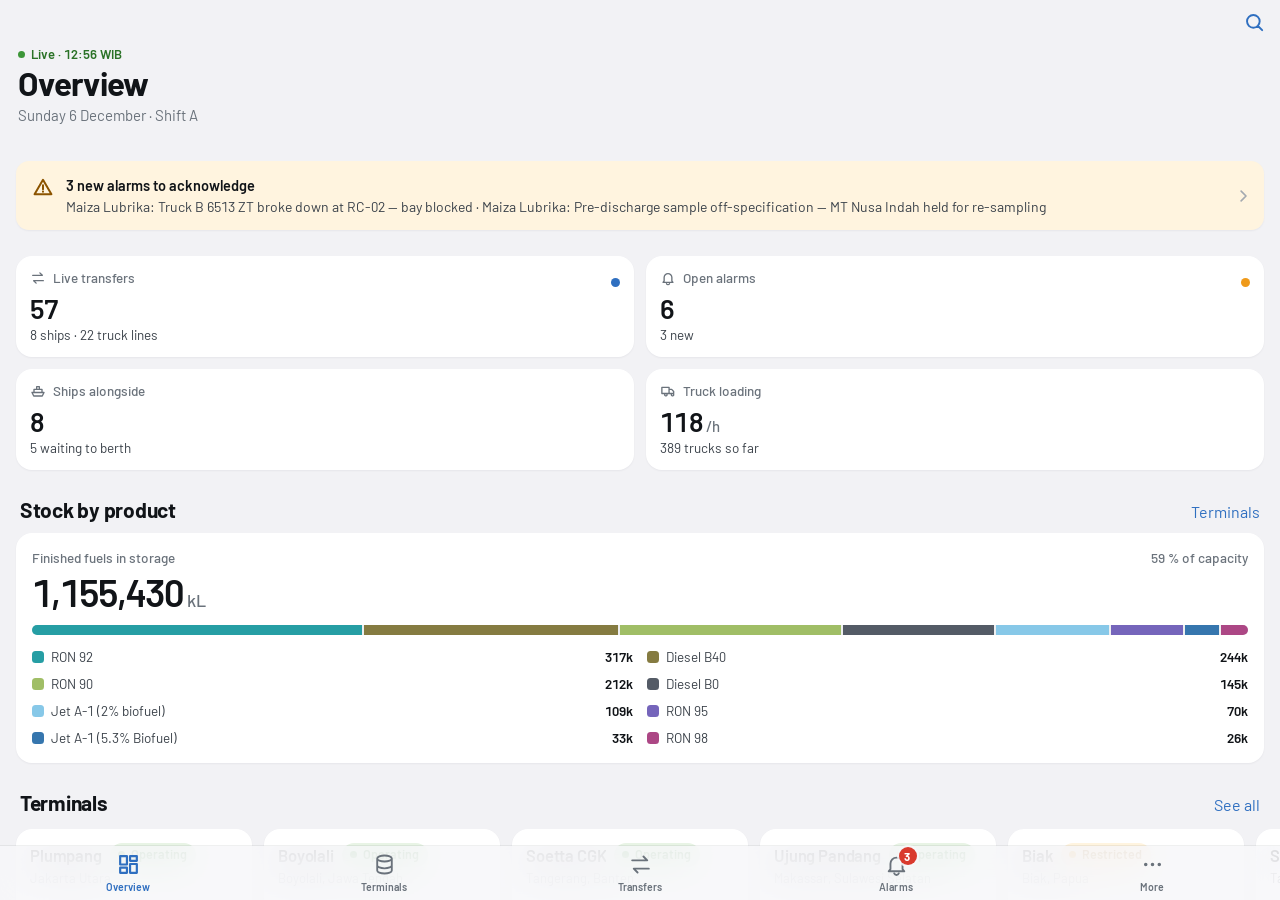
==== app/index.html @ 4b069158 "Mobile app: a phone-first, installable app over the same live data app/ is a dedicated phone app rat" ====
<!DOCTYPE html>
<html lang="en" data-theme="light">
<head>
<meta charset="utf-8">
<meta name="viewport" content="width=device-width, initial-scale=1, viewport-fit=cover">
<title>Terminal Network</title>
<meta name="description" content="Live operations for the fuel terminal network and the Maiza Lubrika lubricant superhub.">
<meta name="theme-color" content="#f7f7f9">
<meta name="color-scheme" content="light dark">
<meta name="mobile-web-app-capable" content="yes">
<meta name="apple-mobile-web-app-capable" content="yes">
<meta name="apple-mobile-web-app-status-bar-style" content="default">
<meta name="apple-mobile-web-app-title" content="Terminals">
<meta name="format-detection" content="telephone=no">
<link rel="manifest" href="manifest.webmanifest">
<link rel="icon" type="image/png" href="icons/favicon-64.png">
<link rel="apple-touch-icon" href="icons/apple-touch-icon.png">
<link rel="preconnect" href="https://fonts.googleapis.com">
<link rel="preconnect" href="https://fonts.gstatic.com" crossorigin>
<link rel="stylesheet" href="https://fonts.googleapis.com/css2?family=Barlow:wght@400;500;600;700&family=Overpass+Mono:wght@400;600&display=swap">
<link rel="stylesheet" href="app.css">
<script>
  // theme before first paint: saved choice, else the phone's setting
  (function () { var t = 'system'; try { t = (JSON.parse(localStorage.getItem('tnops:app')) || {}).theme || 'system'; } catch (e) {}
    if (t === 'system') t = window.matchMedia && window.matchMedia('(prefers-color-scheme: dark)').matches ? 'dark' : 'light';
    document.documentElement.setAttribute('data-theme', t); document.querySelector('meta[name="theme-color"]').setAttribute('content', t === 'dark' ? '#16181b' : '#f7f7f9'); })();
</script>
</head>
<body>
<div id="root"><div class="launch" role="status" aria-live="polite"><img src="icons/icon-192.png" alt=""><b>Terminal Network</b><span class="spin" aria-hidden="true"></span><span id="launch-msg">Connecting to the network…</span></div></div>
<noscript><p style="padding:24px;font-family:sans-serif">Terminal Network needs JavaScript.</p></noscript>
<script src="vendor/react.production.min.js"></script>
<script src="vendor/react-dom.production.min.js"></script>
<script type="module" src="main.js"></script>
</body>
</html>
---- app/app.css ----
/* Terminal Network mobile app: design tokens, type scale and components (phone-first, light and dark) */
:root {
  --safe-t: env(safe-area-inset-top, 0px); --safe-b: env(safe-area-inset-bottom, 0px); --safe-l: env(safe-area-inset-left, 0px); --safe-r: env(safe-area-inset-right, 0px);
  --nav-h: 44px; --tab-h: 54px; --gut: 16px;
  --r-xs: 6px; --r-s: 10px; --r-m: 13px; --r-l: 16px; --r-xl: 20px;
  --fsans: 'Barlow', -apple-system, BlinkMacSystemFont, 'Segoe UI', Roboto, system-ui, sans-serif;
  --fnum: 'Barlow', -apple-system, BlinkMacSystemFont, 'Segoe UI', Roboto, system-ui, sans-serif;
  --fid: 'Overpass Mono', ui-monospace, 'SF Mono', Menlo, monospace;
  --ease: cubic-bezier(.2, .8, .2, 1); --ease-io: cubic-bezier(.4, 0, .2, 1); --ease-out: cubic-bezier(.2, .7, .2, 1);
  --t-fast: .12s; --t-med: .22s; --t-slow: .36s; --t-push: .42s;
  --brand: #d82018;
}
[data-theme="light"] {
  --bg: #f2f2f5; --surf: #ffffff; --surf2: #f6f7f9; --surf3: #eceef1; --sheet: #ffffff; --elev: #ffffff;
  --fill: rgba(118, 124, 134, .12); --fill2: rgba(118, 124, 134, .2); --press: rgba(17, 20, 24, .055);
  --sep: rgba(60, 64, 72, .11); --line: #dfe2e6; --line2: #eceef1; --pBd: #dfe2e6;
  --ink: #111418; --ink2: #3b424a; --ink3: #6a727b; --ink4: #a3a9b0;
  --acc: #2f6fc0; --accSoft: #e8f0fb; --accInk: #2559a3; --accLine: #9dbbe6;
  --crit: #d93a2d; --critSoft: #fdeceb; --critInk: #b02a1f;
  --warn: #ef9a1a; --warnSoft: #fff4df; --warnInk: #8c5400;
  --ok: #3d9638; --okSoft: #e8f4e5; --okInk: #2b7227;
  --info: #6b737c; --holdA: rgba(40, 46, 54, .5); --holdB: rgba(40, 46, 54, .1);
  --bar: rgba(247, 247, 249, .84); --barLine: rgba(60, 64, 72, .16); --scrim: rgba(10, 12, 15, .34);
  --shadow-card: 0 1px 2px rgba(16, 24, 32, .05);
  --shadow-pop: 0 10px 34px rgba(16, 24, 32, .18), 0 2px 6px rgba(16, 24, 32, .08);
  --shadow-sheet: 0 -10px 34px rgba(16, 24, 32, .14);
  --toast: #22262b; --toastInk: #ffffff;
  color-scheme: light;
}
[data-theme="dark"] {
  --bg: #0b0d0f; --surf: #17191c; --surf2: #1f2226; --surf3: #282c31; --sheet: #1b1e21; --elev: #222529;
  --fill: rgba(160, 168, 178, .15); --fill2: rgba(160, 168, 178, .24); --press: rgba(255, 255, 255, .06);
  --sep: rgba(255, 255, 255, .075); --line: #2c3036; --line2: #24272b; --pBd: #2c3036;
  --ink: #eef0f2; --ink2: #c4cad0; --ink3: #8e969f; --ink4: #5c636b;
  --acc: #6ea6f0; --accSoft: #1b2a3f; --accInk: #93bdf6; --accLine: #3e5f8c;
  --crit: #ef5a4f; --critSoft: #3a1f1d; --critInk: #ff968d;
  --warn: #f2a531; --warnSoft: #372b17; --warnInk: #ffc56b;
  --ok: #67bb55; --okSoft: #1c2d1a; --okInk: #8fd67e;
  --info: #848c95; --holdA: rgba(230, 233, 236, .4); --holdB: rgba(230, 233, 236, .07);
  --bar: rgba(22, 24, 27, .82); --barLine: rgba(255, 255, 255, .1); --scrim: rgba(0, 0, 0, .55);
  --shadow-card: none;
  --shadow-pop: 0 12px 38px rgba(0, 0, 0, .55), 0 2px 8px rgba(0, 0, 0, .4);
  --shadow-sheet: 0 -10px 34px rgba(0, 0, 0, .5);
  --toast: #eef0f2; --toastInk: #111418;
  color-scheme: dark;
}

* { box-sizing: border-box; -webkit-tap-highlight-color: transparent; }
html, body { margin: 0; height: 100%; overflow: hidden; overscroll-behavior: none; background: var(--bg); }
body { font-family: var(--fsans); font-size: 16px; line-height: 1.35; color: var(--ink); -webkit-font-smoothing: antialiased; -moz-osx-font-smoothing: grayscale; text-size-adjust: 100%; -webkit-text-size-adjust: 100%; font-variant-numeric: tabular-nums; -webkit-user-select: none; user-select: none; -webkit-touch-callout: none; }
button, input, select, textarea { font: inherit; color: inherit; }
button { border: 0; background: none; padding: 0; margin: 0; cursor: pointer; text-align: inherit; }
input, textarea { -webkit-user-select: text; user-select: text; }
a { color: var(--acc); text-decoration: none; }
:focus { outline: none; }
:focus-visible { outline: 2px solid var(--acc); outline-offset: 2px; border-radius: 6px; }
svg { display: block; flex: none; }
.mono { font-family: var(--fid); font-variant-numeric: normal; letter-spacing: -.01em; }
.num { font-variant-numeric: tabular-nums; }
.ell { white-space: nowrap; overflow: hidden; text-overflow: ellipsis; min-width: 0; }
.vh { position: absolute !important; width: 1px; height: 1px; overflow: hidden; clip: rect(0 0 0 0); white-space: nowrap; }

/* ── launch screen (static markup in index.html until the app mounts) ── */
.launch { position: fixed; inset: 0; display: flex; flex-direction: column; align-items: center; justify-content: center; gap: 18px; background: var(--bg); color: var(--ink3); font-size: 14px; }
.launch img { width: 76px; height: 76px; border-radius: 18px; box-shadow: 0 6px 20px rgba(216, 32, 24, .25); }
.launch b { color: var(--ink); font-size: 19px; font-weight: 600; letter-spacing: -.01em; }
.spin { width: 22px; height: 22px; border-radius: 50%; border: 2.5px solid var(--fill2); border-top-color: var(--ink3); animation: spin .8s linear infinite; }
@keyframes spin { to { transform: rotate(360deg); } }

/* ── app frame ── */
.app { position: fixed; inset: 0; overflow: hidden; background: var(--bg); }
.stack { position: absolute; inset: 0; overflow: hidden; }
.scr { position: absolute; inset: 0; background: var(--bg); overflow: hidden; will-change: transform; }
.scr.under { pointer-events: none; }
.scr-scroll { position: absolute; inset: 0; overflow-x: hidden; overflow-y: auto; overscroll-behavior-y: contain; -webkit-overflow-scrolling: touch;
  padding: calc(var(--safe-t) + var(--nav-h)) var(--safe-r) calc(var(--tab-h) + var(--safe-b) + 28px) var(--safe-l); }
.scr.has-foot .scr-scroll { padding-bottom: calc(var(--tab-h) + var(--safe-b) + 96px); }
.scr-shade { position: absolute; inset: 0; background: #000; opacity: 0; pointer-events: none; z-index: 20; }

/* push / pop (iOS-like: the new screen slides over, the old one parallaxes and dims) */
@keyframes in-r { from { transform: translate3d(100%, 0, 0); } to { transform: none; } }
@keyframes out-l { from { transform: none; } to { transform: translate3d(-28%, 0, 0); } }
@keyframes in-l { from { transform: translate3d(-28%, 0, 0); } to { transform: none; } }
@keyframes out-r { from { transform: none; } to { transform: translate3d(100%, 0, 0); } }
@keyframes shade-in { from { opacity: 0; } to { opacity: .12; } }
@keyframes shade-out { from { opacity: .12; } to { opacity: 0; } }
@keyframes fade-in { from { opacity: 0; } to { opacity: 1; } }
@keyframes rise { from { opacity: 0; transform: translate3d(0, 8px, 0); } to { opacity: 1; transform: none; } }
.a-in-r { animation: in-r var(--t-push) var(--ease) both; box-shadow: -10px 0 30px rgba(0, 0, 0, .12); z-index: 2; }
.a-out-l { animation: out-l var(--t-push) var(--ease) both; z-index: 1; }
.a-in-l { animation: in-l var(--t-push) var(--ease) both; z-index: 1; }
.a-out-r { animation: out-r var(--t-push) var(--ease) both; box-shadow: -10px 0 30px rgba(0, 0, 0, .12); z-index: 2; }
.a-out-l .scr-shade { animation: shade-in var(--t-push) var(--ease) both; }
.a-in-l .scr-shade { animation: shade-out var(--t-push) var(--ease) both; }
.a-fade { animation: fade-in var(--t-med) var(--ease) both; }
.rise { animation: rise var(--t-slow) var(--ease) both; }
.drag-top { box-shadow: -10px 0 30px rgba(0, 0, 0, .14); z-index: 2; }
[data-motion="off"] .a-in-r, [data-motion="off"] .a-out-l, [data-motion="off"] .a-in-l, [data-motion="off"] .a-out-r, [data-motion="off"] .a-fade, [data-motion="off"] .rise { animation-duration: .01s !important; }

/* ── navigation bar ── */
.nav { position: absolute; top: 0; left: 0; right: 0; z-index: 10; height: calc(var(--safe-t) + var(--nav-h)); padding: var(--safe-t) calc(var(--safe-r) + 4px) 0 calc(var(--safe-l) + 4px);
  display: grid; grid-template-columns: minmax(0, 1fr) auto minmax(0, 1fr); align-items: center; transition: background-color var(--t-med) var(--ease), box-shadow var(--t-med) var(--ease); }
.nav.solid { background: var(--bar); -webkit-backdrop-filter: saturate(180%) blur(20px); backdrop-filter: saturate(180%) blur(20px); box-shadow: 0 .5px 0 var(--barLine); }
.nav-title { grid-column: 2; max-width: 62vw; font-size: 17px; font-weight: 600; letter-spacing: -.005em; text-align: center; white-space: nowrap; overflow: hidden; text-overflow: ellipsis; transition: opacity var(--t-med) var(--ease), transform var(--t-med) var(--ease); }
.nav-title.hide { opacity: 0; transform: translateY(4px); }
.nav-l { grid-column: 1; display: flex; align-items: center; min-width: 0; }
.nav-r { grid-column: 3; display: flex; align-items: center; justify-content: flex-end; min-width: 0; }
.nav-back { display: flex; align-items: center; gap: 1px; height: 44px; padding: 0 8px 0 2px; color: var(--acc); font-size: 17px; min-width: 0; max-width: 100%; }
.nav-back span { white-space: nowrap; overflow: hidden; text-overflow: ellipsis; }
.nav-back:active, .nav-ic:active { opacity: .45; }
.nav-ic { width: 44px; height: 44px; display: flex; align-items: center; justify-content: center; color: var(--acc); position: relative; }
.nav-ic .dot { position: absolute; top: 9px; right: 9px; min-width: 8px; height: 8px; border-radius: 4px; background: var(--crit); box-shadow: 0 0 0 2px var(--bg); }

/* large title */
.lt { padding: 2px calc(var(--gut) + 2px) 10px; }
.lt-kicker { display: flex; align-items: center; gap: 7px; font-size: 13px; font-weight: 500; color: var(--ink3); margin-bottom: 1px; min-height: 18px; }
.lt h1 { margin: 0; font-size: 33px; line-height: 1.12; font-weight: 700; letter-spacing: -.02em; overflow-wrap: anywhere; }
.lt-sub { margin-top: 4px; font-size: 15px; color: var(--ink3); line-height: 1.3; }
.live { display: inline-flex; align-items: center; gap: 6px; color: var(--okInk); font-weight: 600; }
.live i { width: 7px; height: 7px; border-radius: 50%; background: var(--ok); box-shadow: 0 0 0 0 var(--ok); animation: live 2s ease-out infinite; }
@keyframes live { 0% { box-shadow: 0 0 0 0 color-mix(in srgb, var(--ok) 55%, transparent); } 70%, 100% { box-shadow: 0 0 0 7px transparent; } }

/* ── tab bar ── */
.tabbar { position: fixed; left: 0; right: 0; bottom: 0; z-index: 40; height: calc(var(--tab-h) + var(--safe-b)); padding: 0 var(--safe-r) var(--safe-b) var(--safe-l);
  display: grid; grid-template-columns: repeat(5, 1fr); background: var(--bar); -webkit-backdrop-filter: saturate(180%) blur(20px); backdrop-filter: saturate(180%) blur(20px); box-shadow: 0 -.5px 0 var(--barLine); }
.tab { display: flex; flex-direction: column; align-items: center; justify-content: center; gap: 3px; color: var(--ink3); font-size: 10.5px; font-weight: 600; letter-spacing: .01em; position: relative; min-width: 0; }
.tab[aria-selected="true"] { color: var(--acc); }
.tab:active svg { transform: scale(.9); }
.tab svg { transition: transform var(--t-fast) var(--ease); }
.tab-ic { position: relative; }
.badge { position: absolute; top: -5px; left: 15px; min-width: 18px; height: 18px; padding: 0 5px; border-radius: 9px; background: var(--crit); color: #fff; font-size: 11.5px; font-weight: 700; line-height: 18px; text-align: center; box-shadow: 0 0 0 2px var(--bar); }

/* ── sections, lists and cards ── */
.sec { margin-top: 26px; }
.sec:first-child { margin-top: 6px; }
.sec-h { display: flex; align-items: baseline; justify-content: space-between; gap: 12px; padding: 0 calc(var(--gut) + 4px) 9px; }
.sec-h h2 { margin: 0; font-size: 21px; font-weight: 700; letter-spacing: -.012em; min-width: 0; }
.sec-h .act { font-size: 16px; color: var(--acc); flex: none; padding: 6px 0; margin: -6px 0; }
.sec-h .act:active { opacity: .45; }
.grp-h { padding: 0 calc(var(--gut) + 16px) 7px; font-size: 13px; font-weight: 600; letter-spacing: .03em; text-transform: uppercase; color: var(--ink3); display: flex; justify-content: space-between; gap: 10px; }
.grp-f { padding: 7px calc(var(--gut) + 16px) 0; font-size: 13px; color: var(--ink3); line-height: 1.4; }
.grp { margin: 0 var(--gut); background: var(--surf); border-radius: var(--r-m); overflow: hidden; box-shadow: var(--shadow-card); }
.grp + .grp { margin-top: 12px; }
.row { position: relative; display: flex; align-items: center; gap: 12px; width: 100%; min-height: 52px; padding: 9px 16px; background: var(--surf); color: var(--ink); text-align: left; transition: background-color var(--t-fast) linear; }
.row.compact { min-height: 46px; padding-top: 7px; padding-bottom: 7px; }
.row.tall { min-height: 64px; }
.row:not(:last-child)::after { content: ''; position: absolute; left: var(--sep-l, 16px); right: 0; bottom: 0; height: 1px; background: var(--sep); }
.row.has-ic { --sep-l: 58px; }
.row.press:active, .row.press.pressed { background: var(--fill); transition: none; }
.row-ic { width: 30px; height: 30px; border-radius: 8px; display: flex; align-items: center; justify-content: center; color: #fff; flex: none; }
.row-ic.soft { background: var(--fill); color: var(--ink2); }
.row-main { flex: 1; min-width: 0; display: flex; flex-direction: column; gap: 2px; }
.row-t { font-size: 16px; line-height: 1.28; color: var(--ink); min-width: 0; }
.row-t.strong { font-weight: 600; }
.row-s { font-size: 13.5px; line-height: 1.3; color: var(--ink3); min-width: 0; }
.row-s.two { display: -webkit-box; -webkit-line-clamp: 2; -webkit-box-orient: vertical; overflow: hidden; }
.row-v { flex: none; display: flex; flex-direction: column; align-items: flex-end; gap: 2px; text-align: right; max-width: 48%; }
.row-v b { font-size: 15.5px; font-weight: 600; color: var(--ink); white-space: nowrap; }
.row-v span { font-size: 13px; color: var(--ink3); white-space: nowrap; overflow: hidden; text-overflow: ellipsis; max-width: 100%; }
.row-v.plain { font-size: 15.5px; color: var(--ink3); }
.chev { color: var(--ink4); margin-right: -4px; }
.kv { position: relative; display: flex; align-items: baseline; justify-content: space-between; gap: 16px; min-height: 46px; padding: 12px 16px; font-size: 15.5px; }
.kv:not(:last-child)::after { content: ''; position: absolute; left: 16px; right: 0; bottom: 0; height: 1px; background: var(--sep); }
.kv dt { color: var(--ink2); flex: none; max-width: 48%; }
.kv dd { margin: 0; color: var(--ink); text-align: right; min-width: 0; overflow-wrap: anywhere; font-weight: 500; }
.card { margin: 0 var(--gut); background: var(--surf); border-radius: var(--r-l); padding: 16px; box-shadow: var(--shadow-card); position: relative; overflow: hidden; }
.card.press { display: block; width: calc(100% - 2 * var(--gut)); text-align: left; color: inherit; transition: transform var(--t-fast) var(--ease), background-color var(--t-fast) linear; }
.card.press:active, .tile.press:active, .stat.press:active, .hc.press:active { transform: scale(.975); }
.card + .card { margin-top: 12px; }
.cards { display: flex; flex-direction: column; gap: 12px; }
.grid2 { display: grid; grid-template-columns: repeat(2, minmax(0, 1fr)); gap: 12px; padding: 0 var(--gut); }
.grid3 { display: grid; grid-template-columns: repeat(3, minmax(0, 1fr)); gap: 10px; padding: 0 var(--gut); }

/* key figures */
.stat { background: var(--surf); border-radius: var(--r-l); padding: 13px 14px 13px; box-shadow: var(--shadow-card); display: flex; flex-direction: column; gap: 3px; min-width: 0; text-align: left; color: inherit; position: relative; transition: transform var(--t-fast) var(--ease); }
.stat-l { display: flex; align-items: center; gap: 7px; font-size: 13.5px; font-weight: 500; color: var(--ink3); min-width: 0; }
.stat-l svg { color: var(--ink3); }
.stat-v { font-size: 27px; line-height: 1.12; font-weight: 600; letter-spacing: -.02em; color: var(--ink); margin-top: 3px; white-space: nowrap; overflow: hidden; text-overflow: ellipsis; }
.stat-v small { font-size: 15px; font-weight: 500; color: var(--ink3); letter-spacing: 0; margin-left: 3px; }
.stat-s { font-size: 13.5px; color: var(--ink2); line-height: 1.3; min-width: 0; }
.stat-s.ell { white-space: nowrap; }
.stat .tone-dot { position: absolute; top: 14px; right: 14px; }

/* status pills and dots */
.pill { display: inline-flex; align-items: center; gap: 6px; height: 24px; padding: 0 9px 0 8px; border-radius: 12px; font-size: 12.5px; font-weight: 600; white-space: nowrap; flex: none; max-width: 100%; }
.pill i { width: 7px; height: 7px; border-radius: 50%; flex: none; }
.pill span { overflow: hidden; text-overflow: ellipsis; }
.t-run { background: var(--accSoft); color: var(--accInk); } .t-run i { background: var(--acc); }
.t-ok { background: var(--okSoft); color: var(--okInk); } .t-ok i { background: var(--ok); }
.t-warn { background: var(--warnSoft); color: var(--warnInk); } .t-warn i { background: var(--warn); }
.t-crit { background: var(--critSoft); color: var(--critInk); } .t-crit i { background: var(--crit); }
.t-idle { background: var(--fill); color: var(--ink2); } .t-idle i { background: var(--ink4); }
.t-hold { background: var(--fill); color: var(--ink2); } .t-hold i { background: repeating-linear-gradient(135deg, var(--holdA) 0 2px, var(--holdB) 2px 4px); outline: 1px solid var(--ink3); }
.dot { width: 9px; height: 9px; border-radius: 50%; flex: none; display: inline-block; }
.d-run { background: var(--acc); } .d-ok { background: var(--ok); } .d-warn { background: var(--warn); } .d-crit { background: var(--crit); } .d-idle { background: var(--ink4); }
.d-run.pulse { animation: dotp 1.6s ease-in-out infinite; }
@keyframes dotp { 0%, 100% { opacity: 1; } 50% { opacity: .35; } }
.sw { width: 12px; height: 12px; border-radius: 3.5px; flex: none; display: inline-block; }

/* bars and rings */
.bar { height: 6px; border-radius: 3px; background: var(--fill); overflow: hidden; position: relative; }
.bar > i { position: absolute; left: 0; top: 0; bottom: 0; border-radius: 3px; transition: width .6s var(--ease); }
.bar.thin { height: 4px; }
.bar.thick { height: 10px; border-radius: 5px; }
.stackbar { display: flex; height: 10px; border-radius: 5px; overflow: hidden; gap: 2px; background: var(--fill); }
.stackbar > i { height: 100%; transition: flex-grow .6s var(--ease); }
.ring { position: relative; flex: none; }
.ring svg circle { transition: stroke-dashoffset .7s var(--ease), stroke var(--t-med) linear; }
.ring-c { position: absolute; inset: 0; display: flex; flex-direction: column; align-items: center; justify-content: center; text-align: center; }

/* segmented control */
.seg-wrap { padding: 0 var(--gut); }
.seg { position: relative; display: grid; grid-auto-flow: column; grid-auto-columns: minmax(0, 1fr); background: var(--fill); border-radius: 10px; padding: 2px; height: 36px; }
.seg-thumb { position: absolute; top: 2px; bottom: 2px; left: 2px; border-radius: 8px; background: var(--surf); box-shadow: 0 2px 6px rgba(0, 0, 0, .12), 0 0 0 .5px rgba(0, 0, 0, .04); transition: transform .28s var(--ease); }
[data-theme="dark"] .seg-thumb { background: #3a3f46; }
.seg button { position: relative; z-index: 1; font-size: 14px; font-weight: 600; color: var(--ink); display: flex; align-items: center; justify-content: center; gap: 5px; min-width: 0; padding: 0 6px; }
.seg button span { overflow: hidden; text-overflow: ellipsis; white-space: nowrap; }
.seg button em { font-style: normal; font-weight: 600; color: var(--ink3); font-size: 13px; }
.seg button:active { opacity: .6; }

/* filter chips */
.chips { display: flex; gap: 8px; overflow-x: auto; padding: 0 var(--gut); scrollbar-width: none; -webkit-overflow-scrolling: touch; scroll-padding: 0 var(--gut); }
.chips::-webkit-scrollbar { display: none; }
.chip { flex: none; height: 34px; padding: 0 14px; border-radius: 17px; background: var(--surf); box-shadow: inset 0 0 0 1px var(--line); font-size: 14.5px; font-weight: 500; color: var(--ink); display: flex; align-items: center; gap: 6px; transition: background-color var(--t-fast) linear, color var(--t-fast) linear; }
.chip[aria-pressed="true"] { background: var(--ink); color: var(--surf); box-shadow: none; }
.chip:active { opacity: .7; }
.chip em { font-style: normal; color: inherit; opacity: .6; font-weight: 600; }

/* search field */
.search { display: flex; align-items: center; gap: 7px; height: 38px; padding: 0 10px; margin: 0 var(--gut); border-radius: 11px; background: var(--fill); color: var(--ink3); }
.search input { flex: 1; min-width: 0; height: 100%; border: 0; background: transparent; font-size: 16.5px; color: var(--ink); padding: 0; outline: none; }
.search input::placeholder { color: var(--ink3); }
.search input::-webkit-search-cancel-button { display: none; }
.search .clr { width: 22px; height: 22px; display: flex; align-items: center; justify-content: center; color: var(--ink3); }

/* buttons */
.btn { display: flex; align-items: center; justify-content: center; gap: 8px; height: 50px; padding: 0 18px; border-radius: var(--r-m); font-size: 17px; font-weight: 600; width: 100%; transition: transform var(--t-fast) var(--ease), opacity var(--t-fast) linear, background-color var(--t-fast) linear; }
.btn:active:not(:disabled) { transform: scale(.97); opacity: .85; }
.btn:disabled { opacity: .38; cursor: default; }
.btn.primary { background: var(--acc); color: #fff; }
[data-theme="dark"] .btn.primary { background: #3d7fd6; }
.btn.secondary { background: var(--fill); color: var(--acc); }
.btn.danger { background: var(--critSoft); color: var(--critInk); }
.btn.ok { background: var(--ok); color: #fff; }
.btn.small { height: 38px; font-size: 15px; border-radius: 10px; width: auto; padding: 0 14px; }
.btns { display: flex; gap: 10px; }
.btns > * { flex: 1; }
.lock { display: flex; align-items: center; justify-content: center; gap: 7px; font-size: 13.5px; color: var(--ink3); padding: 8px 0 2px; text-align: center; }
.foot { position: absolute; left: 0; right: 0; bottom: calc(var(--tab-h) + var(--safe-b)); z-index: 9; padding: 10px var(--gut) 12px; background: var(--bar); -webkit-backdrop-filter: saturate(180%) blur(20px); backdrop-filter: saturate(180%) blur(20px); box-shadow: 0 -.5px 0 var(--barLine); }

/* empty and loading states */
.empty { display: flex; flex-direction: column; align-items: center; text-align: center; gap: 8px; padding: 42px 32px; color: var(--ink3); }
.empty .e-ic { width: 56px; height: 56px; border-radius: 28px; background: var(--fill); display: flex; align-items: center; justify-content: center; color: var(--ink3); margin-bottom: 4px; }
.empty b { color: var(--ink); font-size: 17px; font-weight: 600; }
.empty p { margin: 0; font-size: 15px; line-height: 1.4; max-width: 280px; }

/* pull to refresh */
.ptr { position: absolute; left: 0; right: 0; top: calc(var(--safe-t) + var(--nav-h)); height: 0; display: flex; justify-content: center; z-index: 3; pointer-events: none; }
.ptr-ic { margin-top: 10px; width: 30px; height: 30px; border-radius: 50%; background: var(--surf); box-shadow: var(--shadow-pop); display: flex; align-items: center; justify-content: center; color: var(--ink3); opacity: 0; transform: scale(.6); transition: opacity var(--t-fast) linear, transform var(--t-fast) var(--ease); }
.ptr-ic.on { opacity: 1; transform: scale(1); }
.ptr-ic.busy svg { animation: spin .7s linear infinite; }
.pull { will-change: transform; }

/* ── bottom sheet ── */
.scrim { position: fixed; inset: 0; z-index: 60; background: var(--scrim); animation: fade-in var(--t-med) var(--ease) both; }
.scrim.out { animation: fade-out var(--t-med) var(--ease) both; }
@keyframes fade-out { from { opacity: 1; } to { opacity: 0; } }
.sheet { position: fixed; left: 0; right: 0; bottom: 0; z-index: 61; max-height: calc(100% - var(--safe-t) - 28px); display: flex; flex-direction: column; background: var(--sheet); border-radius: 18px 18px 0 0; box-shadow: var(--shadow-sheet);
  padding-bottom: var(--safe-b); animation: sheet-in .38s var(--ease) both; will-change: transform; }
.sheet.out { animation: sheet-out .26s var(--ease-io) both; }
@keyframes sheet-in { from { transform: translate3d(0, 100%, 0); } to { transform: none; } }
@keyframes sheet-out { from { transform: translate3d(0, var(--dy, 0px), 0); } to { transform: translate3d(0, 100%, 0); } }
.sheet.dragging { animation: none; transition: none; }
.sheet.settle { transition: transform .3s var(--ease); }
.sheet-grab { flex: none; height: 22px; display: flex; align-items: center; justify-content: center; touch-action: none; }
.sheet-grab i { width: 38px; height: 5px; border-radius: 3px; background: var(--fill2); }
.sheet-hd { flex: none; display: flex; align-items: center; gap: 10px; padding: 0 8px 8px 20px; touch-action: none; }
.sheet-hd h3 { flex: 1; min-width: 0; margin: 0; font-size: 19px; font-weight: 700; letter-spacing: -.01em; }
.sheet-hd .x { width: 34px; height: 34px; border-radius: 17px; background: var(--fill); color: var(--ink3); display: flex; align-items: center; justify-content: center; margin-right: 6px; }
.sheet-body { flex: 1; min-height: 0; overflow-y: auto; overscroll-behavior: contain; padding: 4px 0 18px; -webkit-overflow-scrolling: touch; }
.sheet-body .grp { margin: 0 var(--gut); box-shadow: none; background: var(--surf2); }
[data-theme="light"] .sheet-body .grp { background: var(--surf2); }
.sheet-pad { padding: 0 var(--gut); }
.opt { display: flex; align-items: center; gap: 12px; width: 100%; min-height: 50px; padding: 10px 16px; font-size: 16.5px; position: relative; }
.opt:not(:last-child)::after { content: ''; position: absolute; left: 16px; right: 0; bottom: 0; height: 1px; background: var(--sep); }
.opt:active { background: var(--fill); }
.opt .ck { margin-left: auto; color: var(--acc); }
.switch { position: relative; width: 51px; height: 31px; border-radius: 16px; background: var(--fill2); flex: none; transition: background-color .22s var(--ease); cursor: pointer; display: inline-block; }
.switch i { position: absolute; top: 2px; left: 2px; width: 27px; height: 27px; border-radius: 50%; background: #fff; box-shadow: 0 2px 6px rgba(0, 0, 0, .22); transition: transform .26s var(--ease); }
.switch[aria-checked="true"] { background: var(--ok); }
.switch[aria-checked="true"] i { transform: translateX(20px); }
.step-press { width: 100%; text-align: left; color: inherit; transition: background-color var(--t-fast) linear; }
.step-press:active { background: var(--fill); }
textarea.note { width: 100%; min-height: 96px; resize: none; border: 0; border-radius: var(--r-m); background: var(--surf2); padding: 12px 14px; font-size: 16px; line-height: 1.4; color: var(--ink); outline: none; box-shadow: inset 0 0 0 1px var(--line); }
textarea.note:focus { box-shadow: inset 0 0 0 2px var(--acc); }

/* ── in-app banner and toast ── */
.banner { position: fixed; z-index: 80; top: calc(var(--safe-t) + 8px); left: calc(var(--safe-l) + 8px); right: calc(var(--safe-r) + 8px); display: flex; gap: 12px; align-items: flex-start; padding: 12px 14px; border-radius: 18px; background: var(--elev); box-shadow: var(--shadow-pop); text-align: left; color: var(--ink);
  animation: banner-in .45s var(--ease) both; touch-action: none; }
.banner.out { animation: banner-out .3s var(--ease-io) both; }
@keyframes banner-in { from { transform: translate3d(0, -130%, 0); } to { transform: none; } }
@keyframes banner-out { from { transform: none; opacity: 1; } to { transform: translate3d(0, -130%, 0); opacity: .6; } }
.banner .b-ic { width: 38px; height: 38px; border-radius: 10px; display: flex; align-items: center; justify-content: center; flex: none; }
.banner .b-t { font-size: 15px; font-weight: 600; line-height: 1.25; }
.banner .b-s { font-size: 13.5px; color: var(--ink3); margin-top: 2px; line-height: 1.3; }
.banner .b-k { font-size: 12px; font-weight: 600; color: var(--ink3); text-transform: uppercase; letter-spacing: .04em; display: flex; justify-content: space-between; gap: 8px; margin-bottom: 2px; }
.toast { position: fixed; z-index: 85; left: 50%; bottom: calc(var(--tab-h) + var(--safe-b) + 14px); transform: translateX(-50%); max-width: calc(100% - 32px); display: flex; align-items: center; gap: 9px; padding: 11px 16px; border-radius: 22px; background: var(--toast); color: var(--toastInk); font-size: 14.5px; font-weight: 500; box-shadow: var(--shadow-pop); animation: toast-in .35s var(--ease) both; }
.toast.out { animation: toast-out .22s var(--ease-io) both; }
@keyframes toast-in { from { opacity: 0; transform: translate(-50%, 14px) scale(.96); } to { opacity: 1; transform: translate(-50%, 0); } }
@keyframes toast-out { to { opacity: 0; transform: translate(-50%, 10px); } }

/* ── domain pieces ── */
.hero { margin: 0 var(--gut); background: var(--surf); border-radius: var(--r-l); padding: 16px; box-shadow: var(--shadow-card); }
.hero-k { font-size: 13.5px; font-weight: 500; color: var(--ink3); display: flex; justify-content: space-between; gap: 10px; }
.hero-v { font-size: 38px; line-height: 1.08; font-weight: 600; letter-spacing: -.025em; margin: 4px 0 12px; }
.hero-v small { font-size: 18px; font-weight: 500; color: var(--ink3); letter-spacing: 0; margin-left: 4px; }
.legend { display: grid; grid-template-columns: repeat(2, minmax(0, 1fr)); gap: 9px 14px; margin-top: 13px; }
.legend > div { display: flex; align-items: center; gap: 7px; font-size: 13.5px; min-width: 0; }
.legend b { margin-left: auto; font-weight: 600; flex: none; }
.legend span { color: var(--ink2); white-space: nowrap; overflow: hidden; text-overflow: ellipsis; }
.carousel { display: flex; gap: 12px; overflow-x: auto; scroll-snap-type: x mandatory; padding: 2px var(--gut) 6px; scrollbar-width: none; -webkit-overflow-scrolling: touch; scroll-padding: 0 var(--gut); }
.carousel::-webkit-scrollbar { display: none; }
.carousel > * { scroll-snap-align: start; flex: none; }
.hc { width: 236px; background: var(--surf); border-radius: var(--r-l); padding: 14px; box-shadow: var(--shadow-card); text-align: left; color: inherit; display: flex; flex-direction: column; gap: 9px; transition: transform var(--t-fast) var(--ease); }
.hc-t { font-size: 16.5px; font-weight: 600; letter-spacing: -.01em; white-space: nowrap; overflow: hidden; text-overflow: ellipsis; }
.hc-s { font-size: 13px; color: var(--ink3); margin-top: -6px; white-space: nowrap; overflow: hidden; text-overflow: ellipsis; }
.hc-row { display: flex; justify-content: space-between; align-items: baseline; gap: 8px; font-size: 13.5px; color: var(--ink2); }
.hc-row b { color: var(--ink); font-weight: 600; font-size: 14.5px; }
.tiles { display: grid; grid-template-columns: repeat(2, minmax(0, 1fr)); gap: 10px; padding: 0 var(--gut); }
.tile { background: var(--surf); border-radius: var(--r-m); padding: 12px; display: flex; gap: 11px; align-items: center; text-align: left; color: inherit; min-width: 0; box-shadow: var(--shadow-card); transition: transform var(--t-fast) var(--ease); position: relative; }
.tile-main { min-width: 0; flex: 1; display: flex; flex-direction: column; gap: 2px; }
.tile-id { font-family: var(--fid); font-size: 14px; font-weight: 600; color: var(--ink); display: flex; align-items: center; gap: 6px; }
.tile-p { font-size: 13.5px; color: var(--ink2); white-space: nowrap; overflow: hidden; text-overflow: ellipsis; }
.tile-v { font-size: 13px; color: var(--ink3); white-space: nowrap; overflow: hidden; text-overflow: ellipsis; }
.tile-st { position: absolute; top: 10px; right: 10px; }
.feed { margin: 0 var(--gut); background: var(--surf); border-radius: var(--r-m); box-shadow: var(--shadow-card); overflow: hidden; }
.feed-i { display: grid; grid-template-columns: 50px minmax(0, 1fr); gap: 10px; padding: 11px 16px; font-size: 14.5px; line-height: 1.38; position: relative; }
.feed-i:not(:last-child)::after { content: ''; position: absolute; left: 16px; right: 0; bottom: 0; height: 1px; background: var(--sep); }
.feed-i time { color: var(--ink3); font-size: 13px; padding-top: 1px; }
.feed-i.new { animation: rise var(--t-slow) var(--ease) both; }
.prog { display: flex; align-items: center; gap: 10px; }
.prog .bar { flex: 1; }
.prog b { font-size: 13.5px; font-weight: 600; min-width: 38px; text-align: right; }
.trf { display: flex; flex-direction: column; gap: 9px; }
.trf-top { display: flex; align-items: center; gap: 11px; }
.trf-ic { width: 36px; height: 36px; border-radius: 10px; display: flex; align-items: center; justify-content: center; flex: none; }
.trf-meta { display: flex; justify-content: space-between; gap: 10px; font-size: 13.5px; color: var(--ink3); }
.trf-meta b { color: var(--ink2); font-weight: 600; }
.al { display: flex; gap: 12px; align-items: flex-start; }
.al-ic { width: 32px; height: 32px; border-radius: 9px; display: flex; align-items: center; justify-content: center; flex: none; margin-top: 1px; }
.al-t { font-size: 15.5px; font-weight: 600; line-height: 1.3; }
.al-s { font-size: 13.5px; color: var(--ink3); margin-top: 3px; line-height: 1.35; }
.sev-critical { background: var(--critSoft); color: var(--crit); }
.sev-attention { background: var(--warnSoft); color: var(--warnInk); }
.sev-info { background: var(--fill); color: var(--ink2); }
.strip { position: absolute; left: 0; top: 0; bottom: 0; width: 4px; }
.steps { position: relative; padding: 4px 0; }
.step { display: grid; grid-template-columns: 28px minmax(0, 1fr); gap: 12px; position: relative; padding: 9px 16px 9px 16px; }
.step::before { content: ''; position: absolute; left: 29.5px; top: 0; bottom: 0; width: 2px; background: var(--line); }
.step:first-child::before { top: 50%; }
.step:last-child::before { bottom: 50%; }
.step-dot { width: 28px; height: 28px; border-radius: 14px; background: var(--surf); box-shadow: inset 0 0 0 2px var(--line); display: flex; align-items: center; justify-content: center; position: relative; z-index: 1; color: var(--ink3); }
.step-dot.on { background: var(--acc); box-shadow: none; color: #fff; }
.step-dot.done { background: var(--ok); box-shadow: none; color: #fff; }
.step-t { font-size: 15.5px; font-weight: 600; }
.step-s { font-size: 13.5px; color: var(--ink3); margin-top: 1px; }
.chart { position: relative; touch-action: pan-y; }
.chart-tip { position: absolute; top: 0; transform: translateX(-50%); padding: 4px 8px; border-radius: 8px; background: var(--toast); color: var(--toastInk); font-size: 12.5px; font-weight: 600; white-space: nowrap; pointer-events: none; }
.tag { display: inline-flex; align-items: center; height: 22px; padding: 0 8px; border-radius: 6px; background: var(--fill); color: var(--ink2); font-size: 12.5px; font-weight: 600; white-space: nowrap; }
.tags { display: flex; flex-wrap: wrap; gap: 6px; }
.avatar { width: 56px; height: 56px; border-radius: 28px; background: linear-gradient(135deg, #3b7bd0, #2557a0); color: #fff; display: flex; align-items: center; justify-content: center; font-size: 21px; font-weight: 600; flex: none; }
.callout, .card.press.callout { display: flex; margin: 0 var(--gut); padding: 14px 16px; border-radius: var(--r-m); display: flex; gap: 12px; align-items: flex-start; font-size: 14.5px; line-height: 1.4; }
.callout b { font-weight: 600; }
.split { display: grid; grid-template-columns: auto minmax(0, 1fr); gap: 16px; align-items: center; }
.figs { display: grid; grid-template-columns: repeat(2, minmax(0, 1fr)); gap: 12px 10px; }
.fig { min-width: 0; }
.fig-l { font-size: 12.5px; color: var(--ink3); font-weight: 500; }
.fig-v { font-size: 19px; font-weight: 600; letter-spacing: -.01em; margin-top: 1px; white-space: nowrap; overflow: hidden; text-overflow: ellipsis; }
.fig-v small { font-size: 13px; font-weight: 500; color: var(--ink3); margin-left: 2px; }

/* superhub content reused from the console, restyled for touch */
.hubx { margin: 0 var(--gut); background: var(--surf); border-radius: var(--r-l); padding: 6px 14px 14px; box-shadow: var(--shadow-card); display: flex; flex-direction: column; gap: 16px; overflow: hidden; zoom: 1.12; }
.hubx h3 { font-size: 13.5px !important; padding-top: 6px; }
.hubx .sh-row { min-height: 40px; border-radius: 0; }
.hubx .sh-row:active, .hubx .sh-row[aria-pressed="true"] { background: var(--fill) !important; }
.hubx .sh-link { color: var(--acc) !important; }
.hubx .sh-press:active { opacity: .6; }
.hubx .sh-chip { border-radius: 6px; }
.hubx div[style*="border: 1px solid"] { border-radius: 10px; } /* console figure boxes get the app's rounded corners */
.hubx button[style*="border: 1px solid"] { border-radius: 9px; }
.hubx button { touch-action: manipulation; }
.hubx svg text { font-family: var(--fnum); }
.tn-fade, .tn-pop { animation: fade-in var(--t-med) var(--ease) both; }
.tn-bar { transition: width .6s var(--ease); }

@media (prefers-reduced-motion: reduce) {
  .a-in-r, .a-out-l, .a-in-l, .a-out-r, .a-fade, .rise, .sheet, .banner, .toast, .scrim, .feed-i.new { animation-duration: .01s !important; }
  .live i { animation: none; }
}
@media (min-width: 700px) {
  .tiles { grid-template-columns: repeat(3, minmax(0, 1fr)); }
  .grid2.wide { grid-template-columns: repeat(4, minmax(0, 1fr)); }
}
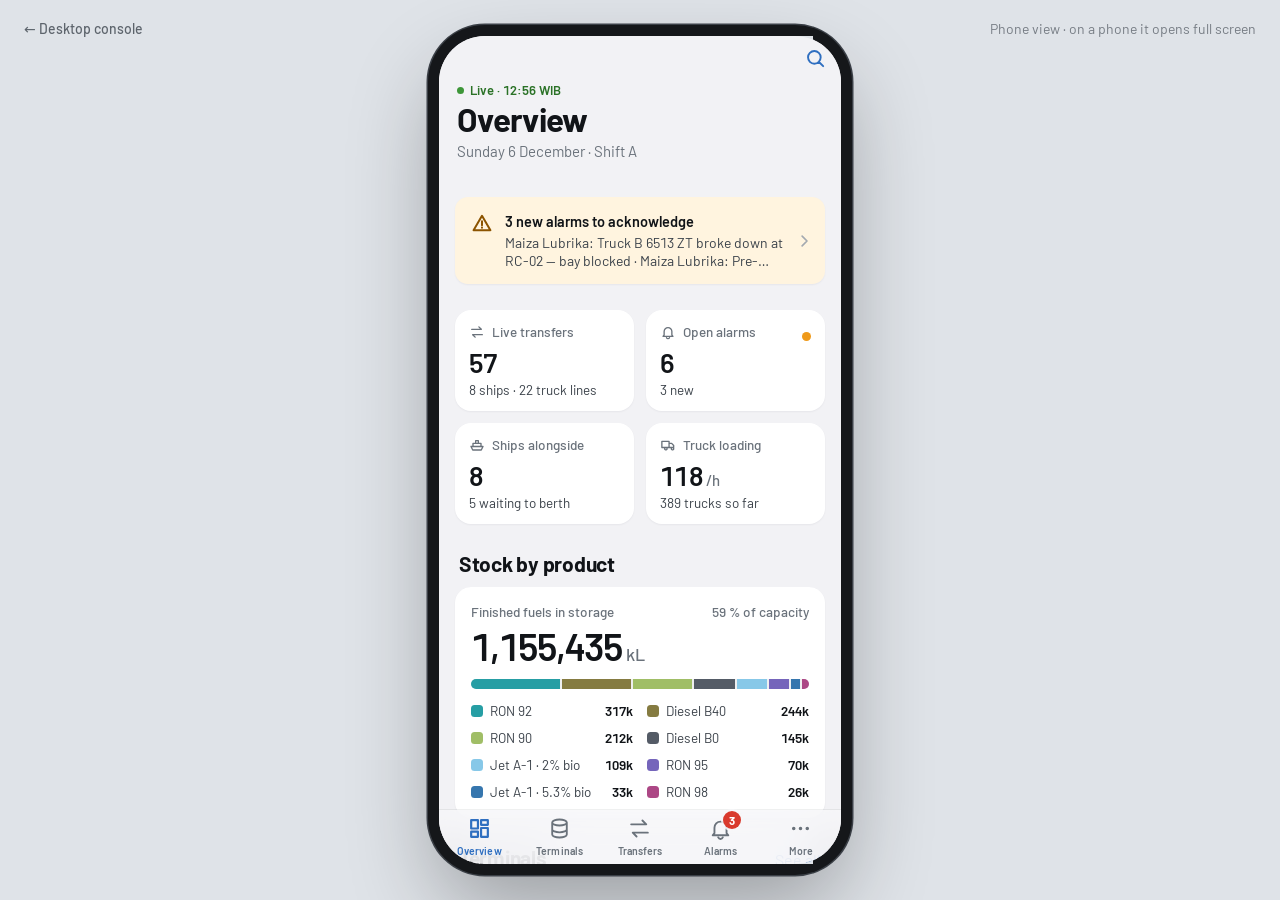
==== commit 99f1c877: "Make the phone view easy to open from any address and any device - Phones that open the console's ow" ====
--- a/app/index.html
+++ b/app/index.html
@@ -28,6 +28,7 @@
 </head>
 <body>
 <div id="root"><div class="launch" role="status" aria-live="polite"><img src="icons/icon-192.png" alt=""><b>Terminal Network</b><span class="spin" aria-hidden="true"></span><span id="launch-msg">Connecting to the network…</span></div></div>
+<div class="desk"><a href="../Terminal%20Network.dc.html?console">&#8592; Desktop console</a><span>Phone view · on a phone it opens full screen</span></div>
 <noscript><p style="padding:24px;font-family:sans-serif">Terminal Network needs JavaScript.</p></noscript>
 <script src="vendor/react.production.min.js"></script>
 <script src="vendor/react-dom.production.min.js"></script>
--- a/app/app.css
+++ b/app/app.css
@@ -5,7 +5,7 @@
   --r-xs: 6px; --r-s: 10px; --r-m: 13px; --r-l: 16px; --r-xl: 20px;
   --fsans: 'Barlow', -apple-system, BlinkMacSystemFont, 'Segoe UI', Roboto, system-ui, sans-serif;
   --fnum: 'Barlow', -apple-system, BlinkMacSystemFont, 'Segoe UI', Roboto, system-ui, sans-serif;
-  --fid: 'Overpass Mono', ui-monospace, 'SF Mono', Menlo, monospace;
+  --fid: 'Barlow', -apple-system, BlinkMacSystemFont, 'Segoe UI', Roboto, system-ui, sans-serif;
   --ease: cubic-bezier(.2, .8, .2, 1); --ease-io: cubic-bezier(.4, 0, .2, 1); --ease-out: cubic-bezier(.2, .7, .2, 1);
   --t-fast: .12s; --t-med: .22s; --t-slow: .36s; --t-push: .42s;
   --brand: #d82018;
@@ -20,11 +20,12 @@
   --warn: #ef9a1a; --warnSoft: #fff4df; --warnInk: #8c5400;
   --ok: #3d9638; --okSoft: #e8f4e5; --okInk: #2b7227;
   --info: #6b737c; --holdA: rgba(40, 46, 54, .5); --holdB: rgba(40, 46, 54, .1);
-  --bar: rgba(247, 247, 249, .84); --barLine: rgba(60, 64, 72, .16); --scrim: rgba(10, 12, 15, .34);
+  --bar: rgba(247, 247, 249, .84); --barSolid: rgba(247, 247, 249, .97); --barLine: rgba(60, 64, 72, .16); --scrim: rgba(10, 12, 15, .34);
   --shadow-card: 0 1px 2px rgba(16, 24, 32, .05);
   --shadow-pop: 0 10px 34px rgba(16, 24, 32, .18), 0 2px 6px rgba(16, 24, 32, .08);
   --shadow-sheet: 0 -10px 34px rgba(16, 24, 32, .14);
   --toast: #22262b; --toastInk: #ffffff;
+  --deskBg: #dfe3e8; --deskBezel: #15171a; --deskRim: #3a3f46; --deskInk: #5d646c;
   color-scheme: light;
 }
 [data-theme="dark"] {
@@ -37,11 +38,12 @@
   --warn: #f2a531; --warnSoft: #372b17; --warnInk: #ffc56b;
   --ok: #67bb55; --okSoft: #1c2d1a; --okInk: #8fd67e;
   --info: #848c95; --holdA: rgba(230, 233, 236, .4); --holdB: rgba(230, 233, 236, .07);
-  --bar: rgba(22, 24, 27, .82); --barLine: rgba(255, 255, 255, .1); --scrim: rgba(0, 0, 0, .55);
+  --bar: rgba(22, 24, 27, .82); --barSolid: rgba(22, 24, 27, .97); --barLine: rgba(255, 255, 255, .1); --scrim: rgba(0, 0, 0, .55);
   --shadow-card: none;
   --shadow-pop: 0 12px 38px rgba(0, 0, 0, .55), 0 2px 8px rgba(0, 0, 0, .4);
   --shadow-sheet: 0 -10px 34px rgba(0, 0, 0, .5);
   --toast: #eef0f2; --toastInk: #111418;
+  --deskBg: #0b0c0e; --deskBezel: #1d2024; --deskRim: #2c3036; --deskInk: #9aa1a9;
   color-scheme: dark;
 }
 
@@ -55,7 +57,7 @@
 :focus { outline: none; }
 :focus-visible { outline: 2px solid var(--acc); outline-offset: 2px; border-radius: 6px; }
 svg { display: block; flex: none; }
-.mono { font-family: var(--fid); font-variant-numeric: normal; letter-spacing: -.01em; }
+.mono { font-family: var(--fsans); font-variant-numeric: tabular-nums; letter-spacing: .01em; }
 .num { font-variant-numeric: tabular-nums; }
 .ell { white-space: nowrap; overflow: hidden; text-overflow: ellipsis; min-width: 0; }
 .vh { position: absolute !important; width: 1px; height: 1px; overflow: hidden; clip: rect(0 0 0 0); white-space: nowrap; }
@@ -69,6 +71,18 @@
 
 /* ── app frame ── */
 .app { position: fixed; inset: 0; overflow: hidden; background: var(--bg); }
+
+/* on a computer or tablet the app opens as a phone view: a phone-sized frame in the middle of the window */
+.desk { display: none; }
+@media (min-width: 700px) and (min-height: 620px) {
+  html, body { background: var(--deskBg); }
+  .app, .launch { top: 50%; left: 50%; right: auto; bottom: auto; width: 402px; height: min(874px, calc(100% - 72px)); transform: translate(-50%, -50%);
+    border-radius: 46px; box-shadow: 0 0 0 11px var(--deskBezel), 0 0 0 12.5px var(--deskRim), 0 40px 90px rgba(0, 0, 0, .32); }
+  .desk { display: flex; position: fixed; top: 20px; left: 24px; right: 24px; align-items: center; justify-content: space-between; gap: 16px; font-size: 14px; color: var(--deskInk); pointer-events: none; }
+  .desk a { pointer-events: auto; display: inline-flex; align-items: center; gap: 6px; color: var(--deskInk); font-weight: 500; padding: 6px 10px; margin: -6px -10px; border-radius: 8px; }
+  .desk a:hover { color: var(--ink); background: var(--fill); }
+  .desk span { opacity: .8; }
+}
 .stack { position: absolute; inset: 0; overflow: hidden; }
 .scr { position: absolute; inset: 0; background: var(--bg); overflow: hidden; will-change: transform; }
 .scr.under { pointer-events: none; }
@@ -115,6 +129,7 @@
 .lt { padding: 2px calc(var(--gut) + 2px) 10px; }
 .lt-kicker { display: flex; align-items: center; gap: 7px; font-size: 13px; font-weight: 500; color: var(--ink3); margin-bottom: 1px; min-height: 18px; }
 .lt h1 { margin: 0; font-size: 33px; line-height: 1.12; font-weight: 700; letter-spacing: -.02em; overflow-wrap: anywhere; }
+.lt h1.long { font-size: 24px; line-height: 1.22; font-weight: 700; letter-spacing: -.012em; margin-top: 2px; }
 .lt-sub { margin-top: 4px; font-size: 15px; color: var(--ink3); line-height: 1.3; }
 .live { display: inline-flex; align-items: center; gap: 6px; color: var(--okInk); font-weight: 600; }
 .live i { width: 7px; height: 7px; border-radius: 50%; background: var(--ok); box-shadow: 0 0 0 0 var(--ok); animation: live 2s ease-out infinite; }
@@ -135,7 +150,7 @@
 .sec:first-child { margin-top: 6px; }
 .sec-h { display: flex; align-items: baseline; justify-content: space-between; gap: 12px; padding: 0 calc(var(--gut) + 4px) 9px; }
 .sec-h h2 { margin: 0; font-size: 21px; font-weight: 700; letter-spacing: -.012em; min-width: 0; }
-.sec-h .act { font-size: 16px; color: var(--acc); flex: none; padding: 6px 0; margin: -6px 0; }
+.sec-h .act { font-size: 16px; color: var(--acc); flex: none; padding: 12px 0 12px 16px; margin: -12px 0; }
 .sec-h .act:active { opacity: .45; }
 .grp-h { padding: 0 calc(var(--gut) + 16px) 7px; font-size: 13px; font-weight: 600; letter-spacing: .03em; text-transform: uppercase; color: var(--ink3); display: flex; justify-content: space-between; gap: 10px; }
 .grp-f { padding: 7px calc(var(--gut) + 16px) 0; font-size: 13px; color: var(--ink3); line-height: 1.4; }
@@ -149,9 +164,15 @@
 .row.press:active, .row.press.pressed { background: var(--fill); transition: none; }
 .row-ic { width: 30px; height: 30px; border-radius: 8px; display: flex; align-items: center; justify-content: center; color: #fff; flex: none; }
 .row-ic.soft { background: var(--fill); color: var(--ink2); }
+.row-lead { width: 30px; flex: none; display: flex; align-items: center; justify-content: center; }
+.row-lead > .sw { width: 14px; height: 14px; border-radius: 4px; }
+.st-t { display: inline-flex; align-items: center; gap: 6px; font-weight: 600; } .st-t .dot { width: 7px; height: 7px; }
+.trun { color: var(--accInk); } .tok { color: var(--okInk); } .twarn { color: var(--warnInk); } .tcrit { color: var(--critInk); } .tidle, .thold { color: var(--ink3); }
+.unread { position: absolute; left: 6px; top: 50%; width: 8px; height: 8px; margin-top: -4px; border-radius: 4px; background: var(--acc); }
 .row-main { flex: 1; min-width: 0; display: flex; flex-direction: column; gap: 2px; }
 .row-t { font-size: 16px; line-height: 1.28; color: var(--ink); min-width: 0; }
 .row-t.strong { font-weight: 600; }
+.row-t.wrap { display: -webkit-box; -webkit-line-clamp: 2; -webkit-box-orient: vertical; overflow: hidden; overflow-wrap: anywhere; }
 .row-s { font-size: 13.5px; line-height: 1.3; color: var(--ink3); min-width: 0; }
 .row-s.two { display: -webkit-box; -webkit-line-clamp: 2; -webkit-box-orient: vertical; overflow: hidden; }
 .row-v { flex: none; display: flex; flex-direction: column; align-items: flex-end; gap: 2px; text-align: right; max-width: 48%; }
@@ -167,6 +188,7 @@
 .card.press { display: block; width: calc(100% - 2 * var(--gut)); text-align: left; color: inherit; transition: transform var(--t-fast) var(--ease), background-color var(--t-fast) linear; }
 .card.press:active, .tile.press:active, .stat.press:active, .hc.press:active { transform: scale(.975); }
 .card + .card { margin-top: 12px; }
+.cards > .card { margin-top: 0; }
 .cards { display: flex; flex-direction: column; gap: 12px; }
 .grid2 { display: grid; grid-template-columns: repeat(2, minmax(0, 1fr)); gap: 12px; padding: 0 var(--gut); }
 .grid3 { display: grid; grid-template-columns: repeat(3, minmax(0, 1fr)); gap: 10px; padding: 0 var(--gut); }
@@ -193,7 +215,7 @@
 .t-hold { background: var(--fill); color: var(--ink2); } .t-hold i { background: repeating-linear-gradient(135deg, var(--holdA) 0 2px, var(--holdB) 2px 4px); outline: 1px solid var(--ink3); }
 .dot { width: 9px; height: 9px; border-radius: 50%; flex: none; display: inline-block; }
 .d-run { background: var(--acc); } .d-ok { background: var(--ok); } .d-warn { background: var(--warn); } .d-crit { background: var(--crit); } .d-idle { background: var(--ink4); }
-.d-run.pulse { animation: dotp 1.6s ease-in-out infinite; }
+.dot.ring { background: transparent !important; box-shadow: inset 0 0 0 2px var(--acc); }
 @keyframes dotp { 0%, 100% { opacity: 1; } 50% { opacity: .35; } }
 .sw { width: 12px; height: 12px; border-radius: 3.5px; flex: none; display: inline-block; }
 
@@ -210,7 +232,7 @@
 
 /* segmented control */
 .seg-wrap { padding: 0 var(--gut); }
-.seg { position: relative; display: grid; grid-auto-flow: column; grid-auto-columns: minmax(0, 1fr); background: var(--fill); border-radius: 10px; padding: 2px; height: 36px; }
+.seg { position: relative; display: grid; grid-auto-flow: column; grid-auto-columns: minmax(0, 1fr); background: var(--fill); border-radius: 10px; padding: 2px; height: 38px; }
 .seg-thumb { position: absolute; top: 2px; bottom: 2px; left: 2px; border-radius: 8px; background: var(--surf); box-shadow: 0 2px 6px rgba(0, 0, 0, .12), 0 0 0 .5px rgba(0, 0, 0, .04); transition: transform .28s var(--ease); }
 [data-theme="dark"] .seg-thumb { background: #3a3f46; }
 .seg button { position: relative; z-index: 1; font-size: 14px; font-weight: 600; color: var(--ink); display: flex; align-items: center; justify-content: center; gap: 5px; min-width: 0; padding: 0 6px; }
@@ -221,8 +243,8 @@
 /* filter chips */
 .chips { display: flex; gap: 8px; overflow-x: auto; padding: 0 var(--gut); scrollbar-width: none; -webkit-overflow-scrolling: touch; scroll-padding: 0 var(--gut); }
 .chips::-webkit-scrollbar { display: none; }
-.chip { flex: none; height: 34px; padding: 0 14px; border-radius: 17px; background: var(--surf); box-shadow: inset 0 0 0 1px var(--line); font-size: 14.5px; font-weight: 500; color: var(--ink); display: flex; align-items: center; gap: 6px; transition: background-color var(--t-fast) linear, color var(--t-fast) linear; }
-.chip[aria-pressed="true"] { background: var(--ink); color: var(--surf); box-shadow: none; }
+.chip { flex: none; height: 36px; padding: 0 15px; border-radius: 18px; background: var(--surf); box-shadow: inset 0 0 0 1px var(--line); font-size: 14.5px; font-weight: 500; color: var(--ink); display: flex; align-items: center; gap: 6px; transition: background-color var(--t-fast) linear, color var(--t-fast) linear; }
+.chip[aria-pressed="true"] { background: var(--accSoft); color: var(--accInk); box-shadow: inset 0 0 0 1px var(--accLine); font-weight: 600; }
 .chip:active { opacity: .7; }
 .chip em { font-style: normal; color: inherit; opacity: .6; font-weight: 600; }
 
@@ -239,14 +261,15 @@
 .btn:disabled { opacity: .38; cursor: default; }
 .btn.primary { background: var(--acc); color: #fff; }
 [data-theme="dark"] .btn.primary { background: #3d7fd6; }
-.btn.secondary { background: var(--fill); color: var(--acc); }
+.btn.secondary { background: #e8ecf1; color: var(--accInk); }
+[data-theme="dark"] .btn.secondary { background: #2a2e33; color: var(--accInk); }
 .btn.danger { background: var(--critSoft); color: var(--critInk); }
 .btn.ok { background: var(--ok); color: #fff; }
 .btn.small { height: 38px; font-size: 15px; border-radius: 10px; width: auto; padding: 0 14px; }
 .btns { display: flex; gap: 10px; }
 .btns > * { flex: 1; }
 .lock { display: flex; align-items: center; justify-content: center; gap: 7px; font-size: 13.5px; color: var(--ink3); padding: 8px 0 2px; text-align: center; }
-.foot { position: absolute; left: 0; right: 0; bottom: calc(var(--tab-h) + var(--safe-b)); z-index: 9; padding: 10px var(--gut) 12px; background: var(--bar); -webkit-backdrop-filter: saturate(180%) blur(20px); backdrop-filter: saturate(180%) blur(20px); box-shadow: 0 -.5px 0 var(--barLine); }
+.foot { position: absolute; left: 0; right: 0; bottom: calc(var(--tab-h) + var(--safe-b)); z-index: 9; padding: 10px var(--gut) 12px; background: var(--barSolid); -webkit-backdrop-filter: saturate(180%) blur(20px); backdrop-filter: saturate(180%) blur(20px); box-shadow: 0 -.5px 0 var(--barLine); }
 
 /* empty and loading states */
 .empty { display: flex; flex-direction: column; align-items: center; text-align: center; gap: 8px; padding: 42px 32px; color: var(--ink3); }
@@ -360,7 +383,7 @@
 .step:first-child::before { top: 50%; }
 .step:last-child::before { bottom: 50%; }
 .step-dot { width: 28px; height: 28px; border-radius: 14px; background: var(--surf); box-shadow: inset 0 0 0 2px var(--line); display: flex; align-items: center; justify-content: center; position: relative; z-index: 1; color: var(--ink3); }
-.step-dot.on { background: var(--acc); box-shadow: none; color: #fff; }
+.step-dot.on { background: var(--surf); box-shadow: inset 0 0 0 2px var(--acc); color: var(--acc); }
 .step-dot.done { background: var(--ok); box-shadow: none; color: #fff; }
 .step-t { font-size: 15.5px; font-weight: 600; }
 .step-s { font-size: 13.5px; color: var(--ink3); margin-top: 1px; }
@@ -379,9 +402,12 @@
 .fig-v small { font-size: 13px; font-weight: 500; color: var(--ink3); margin-left: 2px; }
 
 /* superhub content reused from the console, restyled for touch */
-.hubx { margin: 0 var(--gut); background: var(--surf); border-radius: var(--r-l); padding: 6px 14px 14px; box-shadow: var(--shadow-card); display: flex; flex-direction: column; gap: 16px; overflow: hidden; zoom: 1.12; }
+.hubx { margin: 0 var(--gut); background: var(--surf); border-radius: var(--r-l); padding: 6px 14px 14px; box-shadow: var(--shadow-card); overflow: hidden; }
+.hubx-in { zoom: 1.12; display: flex; flex-direction: column; gap: 16px; min-width: 0; }
+.hubx span[style*="nowrap"] { white-space: normal !important; overflow-wrap: anywhere; }
 .hubx h3 { font-size: 13.5px !important; padding-top: 6px; }
 .hubx .sh-row { min-height: 40px; border-radius: 0; }
+.hubx .sh-link { min-height: 32px; }
 .hubx .sh-row:active, .hubx .sh-row[aria-pressed="true"] { background: var(--fill) !important; }
 .hubx .sh-link { color: var(--acc) !important; }
 .hubx .sh-press:active { opacity: .6; }
